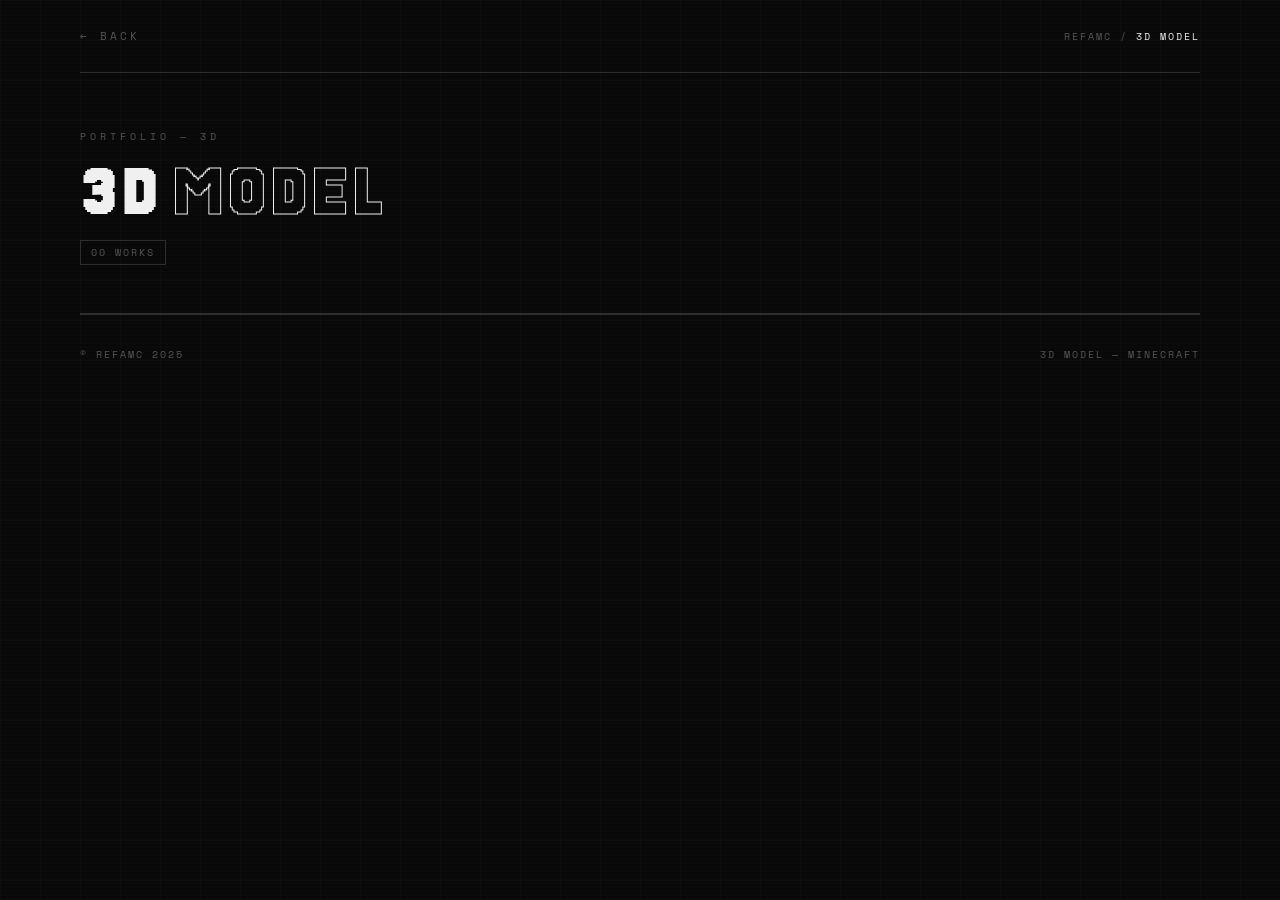
==== model.html @ 559cd51d "Add files via upload" ====
<!DOCTYPE html>
<html lang="id">
<head>
  <meta charset="UTF-8" />
  <title>3D Model — RefaMc</title>
  <link href="https://fonts.googleapis.com/css2?family=Jersey+25&family=Space+Mono:wght@400;700&display=swap" rel="stylesheet">
  <link rel="icon" type="image/png" href="asset/logo.png">
  <style>
    :root {
      --bg: #0a0a0a;
      --fg: #f0f0f0;
      --mid: #1a1a1a;
      --border: #2e2e2e;
      --dim: #555;
    }

    * { margin: 0; padding: 0; box-sizing: border-box; }

    body {
      background-color: var(--bg);
      color: var(--fg);
      font-family: 'Space Mono', monospace;
      min-height: 100vh;
      position: relative;
    }

    body::before {
      content: '';
      position: fixed; inset: 0;
      background-image:
        linear-gradient(rgba(255,255,255,0.025) 1px, transparent 1px),
        linear-gradient(90deg, rgba(255,255,255,0.025) 1px, transparent 1px);
      background-size: 40px 40px;
      pointer-events: none; z-index: 0;
    }

    body::after {
      content: '';
      position: fixed; inset: 0;
      background: repeating-linear-gradient(
        0deg, transparent, transparent 2px,
        rgba(0,0,0,0.18) 2px, rgba(0,0,0,0.18) 4px
      );
      pointer-events: none; z-index: 1;
    }

    .page-wrapper {
      position: relative; z-index: 2;
      max-width: 1200px;
      margin: 0 auto;
      padding: 0 40px 60px;
    }

    .site-header {
      display: flex;
      align-items: center;
      justify-content: space-between;
      padding: 28px 0;
      border-bottom: 1px solid var(--border);
      margin-bottom: 56px;
    }

    .back-link {
      font-size: 11px; letter-spacing: 3px;
      text-transform: uppercase;
      color: var(--dim); text-decoration: none;
      transition: color 0.2s;
    }
    .back-link:hover { color: var(--fg); }

    .breadcrumb {
      font-size: 10px; letter-spacing: 2px;
      color: var(--dim); text-transform: uppercase;
    }
    .breadcrumb span { color: var(--fg); }

    .title-block {
      margin-bottom: 48px;
      animation: fadeUp 0.5s ease both;
    }

    .title-label {
      font-size: 10px; letter-spacing: 4px;
      color: var(--dim); text-transform: uppercase;
      margin-bottom: 12px;
    }

    h1 {
      font-family: 'Jersey 25', cursive;
      font-size: clamp(40px, 6vw, 72px);
      letter-spacing: 6px; line-height: 1;
    }

    h1 .outline {
      -webkit-text-stroke: 1px var(--fg);
      color: transparent;
      margin-left: 10px;
    }

    .count-badge {
      display: inline-block;
      font-size: 10px; letter-spacing: 2px;
      color: var(--dim); margin-top: 12px;
      padding: 4px 10px;
      border: 1px solid var(--border);
    }

    .gallery {
      display: grid;
      grid-template-columns: repeat(auto-fill, minmax(280px, 1fr));
      gap: 1px;
      background: var(--border);
      border: 1px solid var(--border);
      animation: fadeUp 0.5s 0.1s ease both;
    }

    .item {
      position: relative;
      background: var(--bg);
      overflow: hidden;
      aspect-ratio: 1 / 1;
      cursor: zoom-in;
    }

    .item img {
      width: 100%; height: 100%;
      object-fit: cover; display: block;
      filter: grayscale(15%);
      transition: filter 0.3s, transform 0.4s cubic-bezier(0.4,0,0.2,1);
    }

    .item:hover img {
      filter: grayscale(0%);
      transform: scale(1.06);
    }

    .item-overlay {
      position: absolute; inset: 0;
      background: linear-gradient(to top, rgba(0,0,0,0.7) 0%, transparent 55%);
      opacity: 0; transition: opacity 0.3s;
      display: flex; align-items: flex-end;
      padding: 14px 16px;
    }

    .item:hover .item-overlay { opacity: 1; }

    .item-num {
      font-size: 10px; letter-spacing: 3px;
      color: rgba(255,255,255,0.6);
    }

    .item::before {
      content: attr(data-index);
      position: absolute; top: 10px; left: 12px;
      font-size: 10px; letter-spacing: 2px;
      color: rgba(255,255,255,0.25);
      z-index: 2; font-family: 'Space Mono', monospace;
    }

    /* Lightbox */
    .lightbox {
      position: fixed; inset: 0;
      background: rgba(0,0,0,0.92);
      display: flex; align-items: center; justify-content: center;
      opacity: 0; pointer-events: none;
      transition: opacity 0.25s; z-index: 999;
    }

    .lightbox.show { opacity: 1; pointer-events: auto; }

    .lb-img-wrap {
      position: relative;
      display: flex; align-items: center; justify-content: center;
    }

    .lightbox img {
      max-width: 85vw; max-height: 85vh;
      display: block; border: 1px solid var(--border);
    }

    .lb-counter {
      position: absolute; bottom: -28px;
      left: 0; right: 0; text-align: center;
      font-size: 10px; letter-spacing: 3px; color: var(--dim);
    }

    .lb-close {
      position: absolute; top: 24px; right: 28px;
      background: none; border: none;
      color: var(--dim); font-size: 20px;
      cursor: pointer; transition: color 0.2s;
    }
    .lb-close:hover { color: var(--fg); }

    .lb-nav {
      position: absolute; background: none; border: none;
      color: var(--dim); font-size: 28px;
      cursor: pointer; padding: 20px;
      transition: color 0.2s; user-select: none;
    }
    .lb-nav:hover { color: var(--fg); }
    .lb-nav.prev { left: 4%; }
    .lb-nav.next { right: 4%; }

    .page-footer {
      margin-top: 32px;
      display: flex; justify-content: space-between;
      font-size: 10px; color: var(--dim); letter-spacing: 2px;
    }

    @keyframes fadeUp {
      from { opacity: 0; transform: translateY(16px); }
      to   { opacity: 1; transform: translateY(0); }
    }

    @media (max-width: 640px) {
      .page-wrapper { padding: 0 20px 40px; }
      .gallery { grid-template-columns: repeat(2, 1fr); }
      .lb-nav.prev { left: 1%; }
      .lb-nav.next { right: 1%; }
    }
  </style>
</head>
<body>

  <!-- LIGHTBOX -->
  <div class="lightbox" id="lightbox">
    <button class="lb-close" id="lbClose">✕</button>
    <button class="lb-nav prev" id="lbPrev">&#8592;</button>
    <div class="lb-img-wrap">
      <img id="lbImg" src="" alt="">
      <div class="lb-counter" id="lbCounter"></div>
    </div>
    <button class="lb-nav next" id="lbNext">&#8594;</button>
  </div>

  <div class="page-wrapper">

    <header class="site-header">
      <a href="index.html" class="back-link">← Back</a>
      <span class="breadcrumb">RefaMc / <span>3D Model</span></span>
    </header>

    <div class="title-block">
      <div class="title-label">Portfolio — 3D</div>
      <h1>3D<span class="outline">MODEL</span></h1>
      <div class="count-badge" id="countBadge">— WORKS</div>
    </div>

    <div class="gallery" id="gallery"></div>

    <div class="page-footer">
      <span>© REFAMC 2025</span>
      <span>3D MODEL — MINECRAFT</span>
    </div>

  </div>

  <script>
    // Gambar dari folder asset_model/, nama file bebas (png/jpg/jpeg/webp)
    // Coba load model_v1 sampai model_v100, yang tidak ada otomatis disembunyikan
    const IMAGES = [];
    for (let i = 1; i <= 100; i++) {
      IMAGES.push(`asset_model/porto_v${i}.png`);
    }

    const gallery    = document.getElementById('gallery');
    const countBadge = document.getElementById('countBadge');

    IMAGES.forEach((src, i) => {
      const item = document.createElement('div');
      item.className = 'item';
      item.dataset.index = String(i + 1).padStart(2, '0');
      item.innerHTML = `
        <img src="${src}" alt="Model ${i+1}" loading="lazy"
             onerror="this.closest('.item').remove(); checkCount();">
        <div class="item-overlay">
          <span class="item-num">${String(i+1).padStart(2,'0')} / 3D MODEL</span>
        </div>`;
      gallery.appendChild(item);
    });

    function checkCount() {
      const visible = gallery.querySelectorAll('.item').length;
      countBadge.textContent = `${String(visible).padStart(2,'0')} WORKS`;
    }

    // Update count setelah semua gambar dicoba load
    let pending = IMAGES.length;
    gallery.querySelectorAll('img').forEach(img => {
      img.addEventListener('load',  () => { pending--; if (pending <= 0) checkCount(); });
      img.addEventListener('error', () => { pending--; if (pending <= 0) checkCount(); });
    });

    // Lightbox
    const lightbox = document.getElementById('lightbox');
    const lbImg    = document.getElementById('lbImg');
    const lbCounter= document.getElementById('lbCounter');
    const lbClose  = document.getElementById('lbClose');
    const lbPrev   = document.getElementById('lbPrev');
    const lbNext   = document.getElementById('lbNext');
    let current = 0;

    function getItems() {
      return Array.from(gallery.querySelectorAll('.item'));
    }

    function showLb() {
      const items = getItems();
      lbImg.src = items[current].querySelector('img').src;
      lbCounter.textContent = `${String(current+1).padStart(2,'0')} / ${String(items.length).padStart(2,'0')}`;
    }

    gallery.addEventListener('click', e => {
      const item = e.target.closest('.item');
      if (!item) return;
      current = getItems().indexOf(item);
      showLb();
      lightbox.classList.add('show');
    });

    lbClose.addEventListener('click', () => lightbox.classList.remove('show'));
    lightbox.addEventListener('click', e => {
      if (e.target === lightbox) lightbox.classList.remove('show');
    });
    lbPrev.addEventListener('click', e => {
      e.stopPropagation();
      current = (current - 1 + getItems().length) % getItems().length;
      showLb();
    });
    lbNext.addEventListener('click', e => {
      e.stopPropagation();
      current = (current + 1) % getItems().length;
      showLb();
    });
    document.addEventListener('keydown', e => {
      if (!lightbox.classList.contains('show')) return;
      if (e.key === 'ArrowRight') { current = (current+1) % getItems().length; showLb(); }
      if (e.key === 'ArrowLeft')  { current = (current-1+getItems().length) % getItems().length; showLb(); }
      if (e.key === 'Escape')     lightbox.classList.remove('show');
    });
  </script>

</body>
</html>
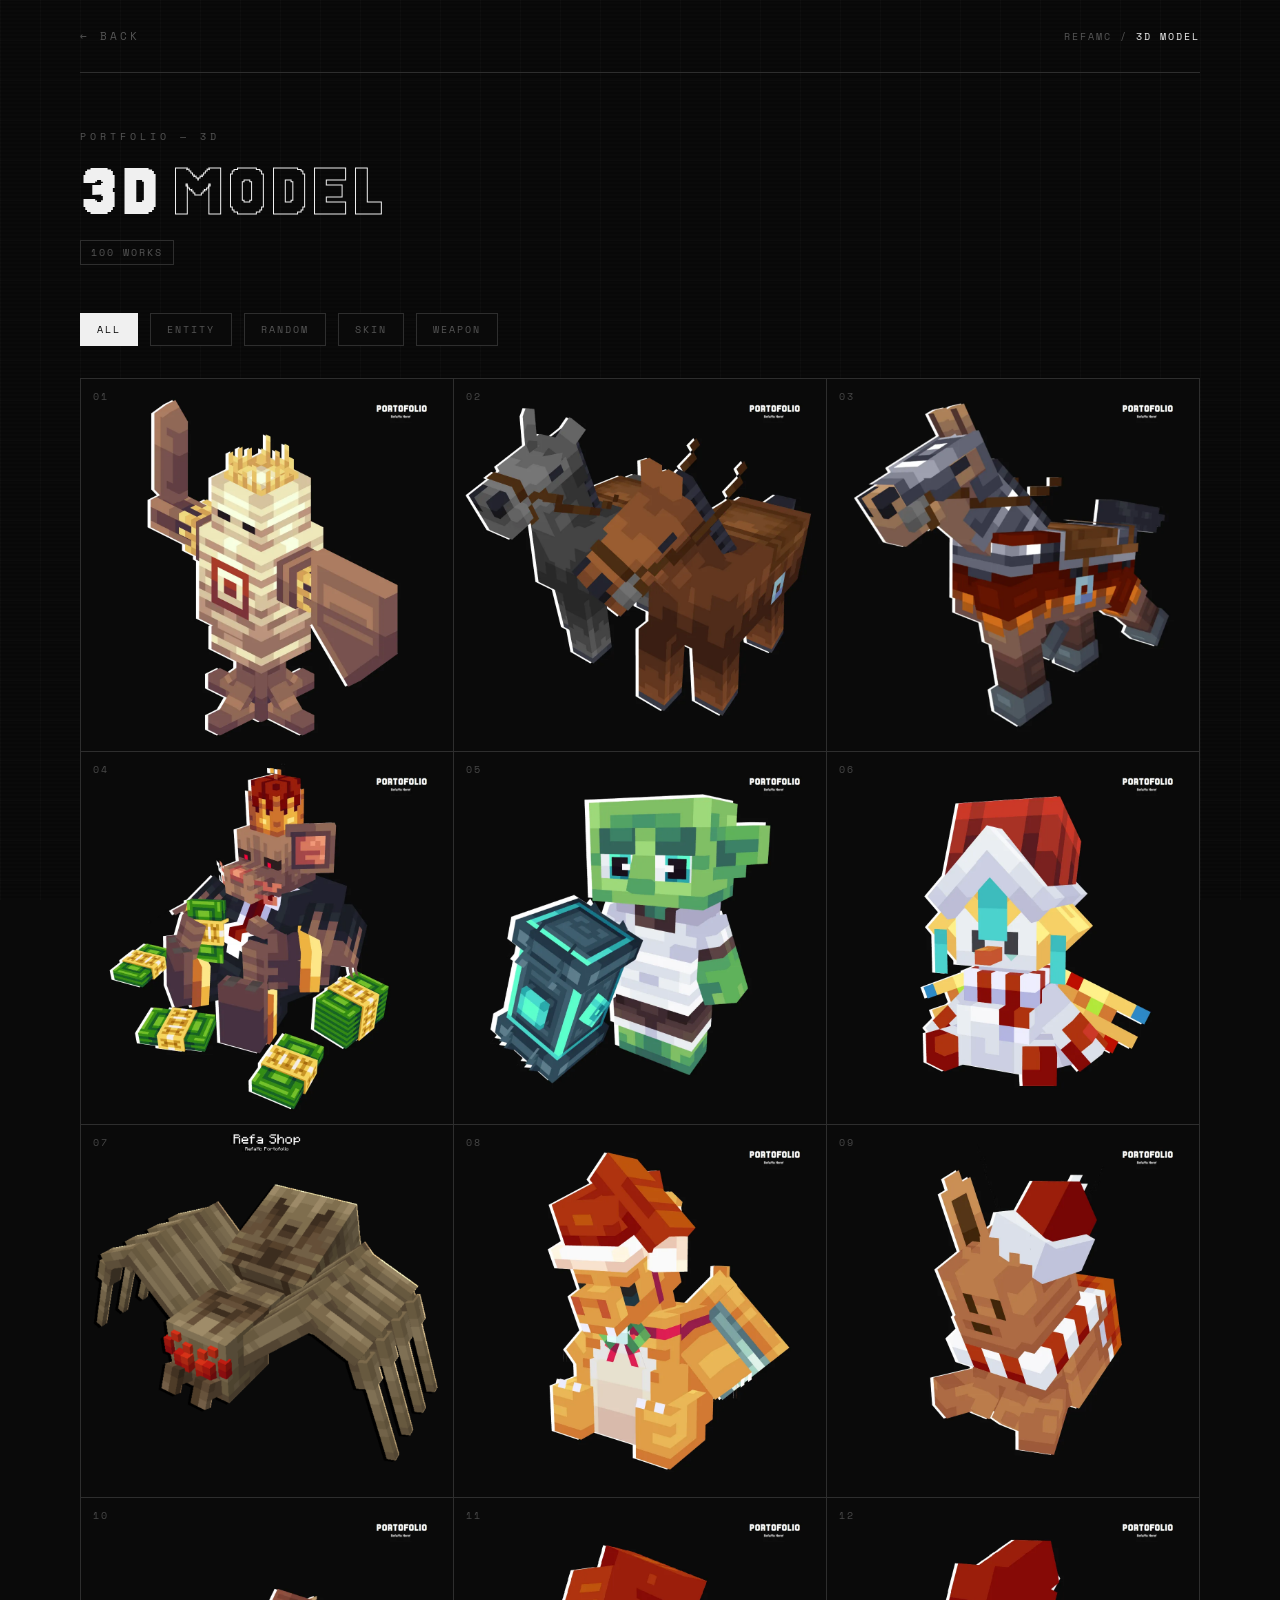
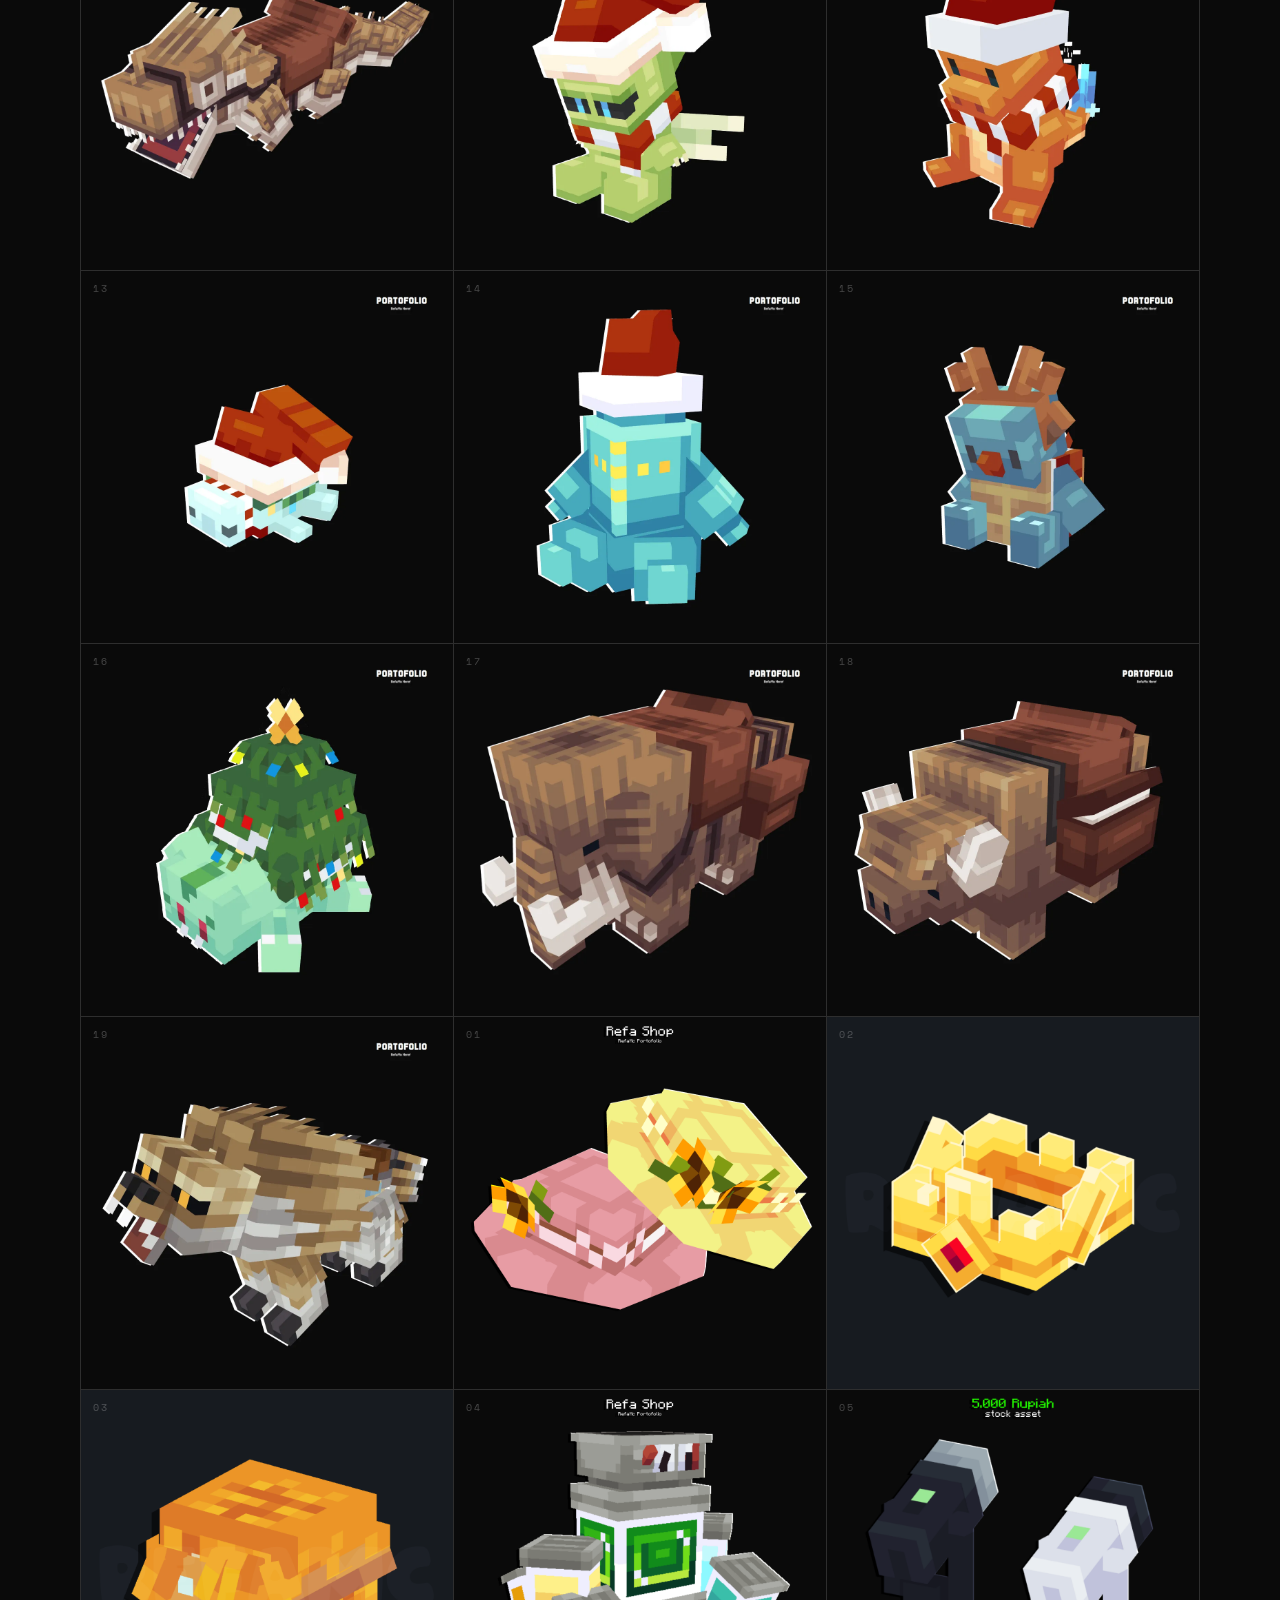
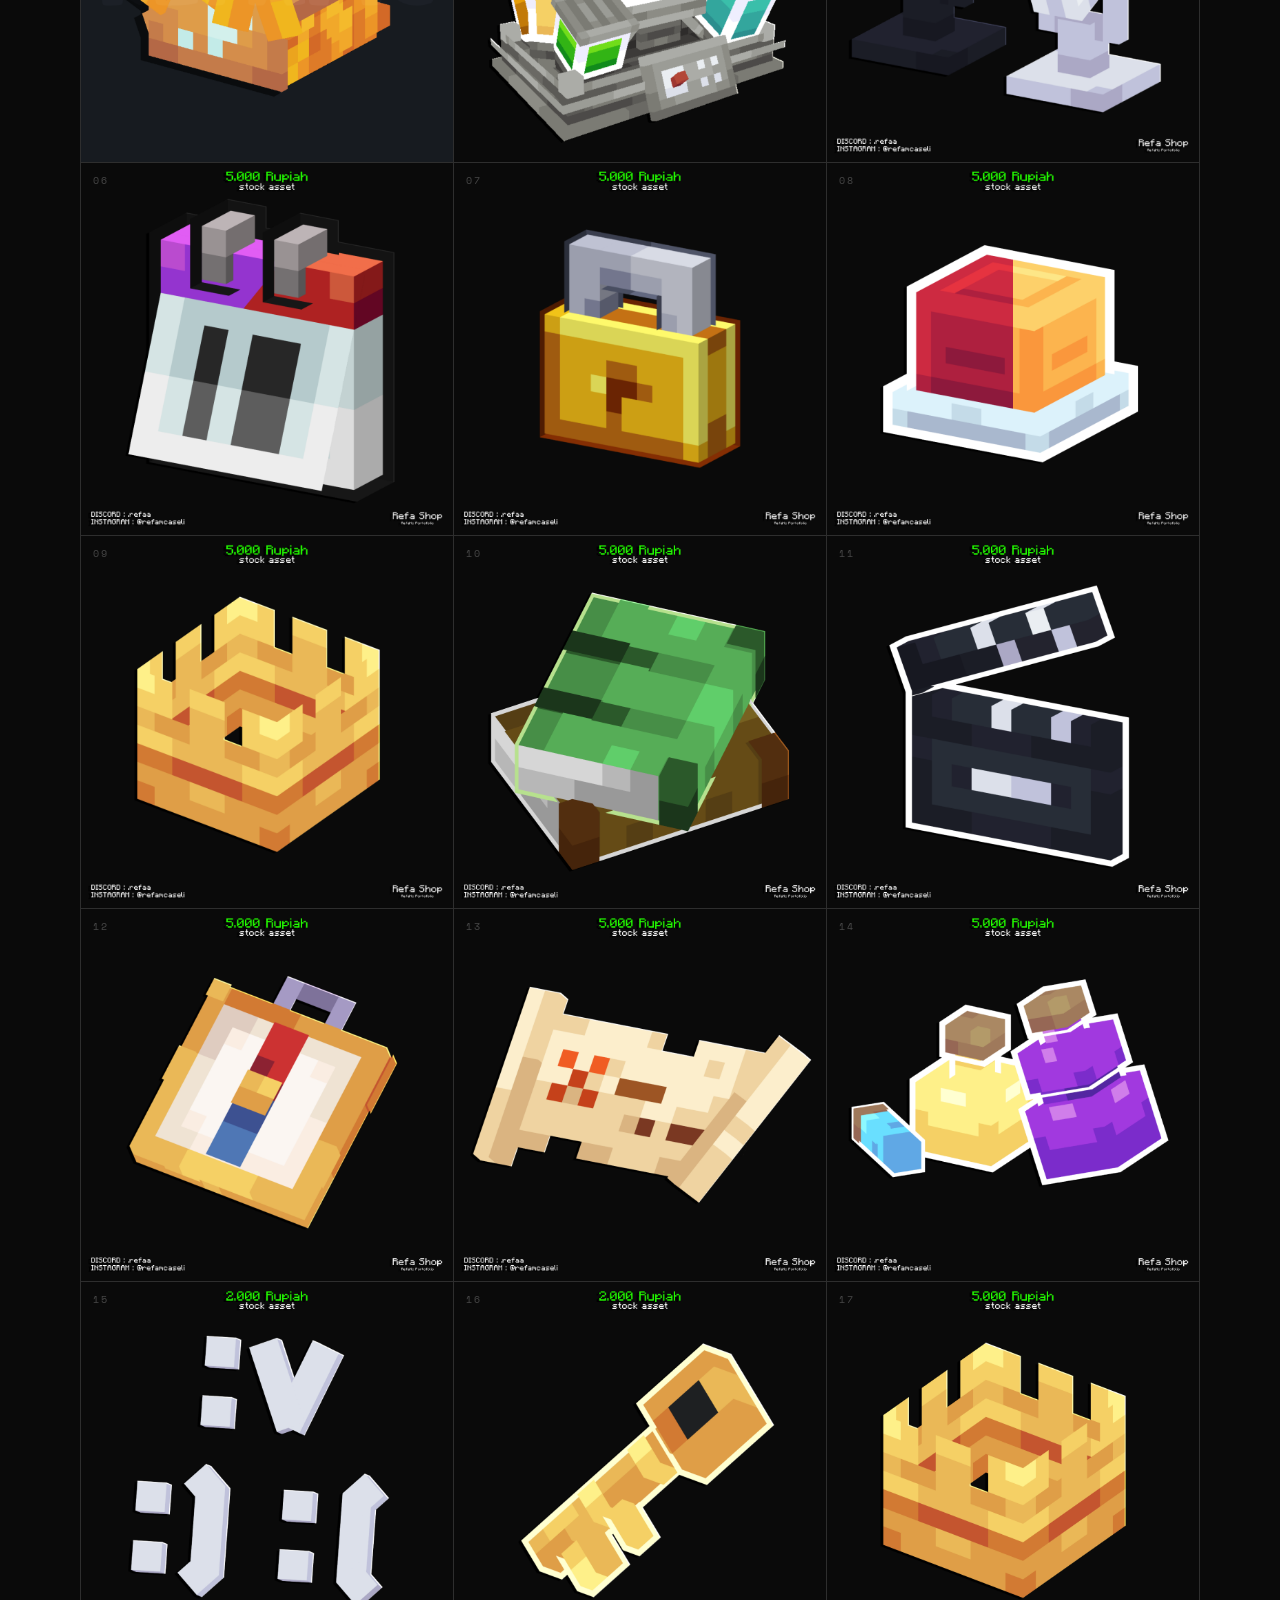
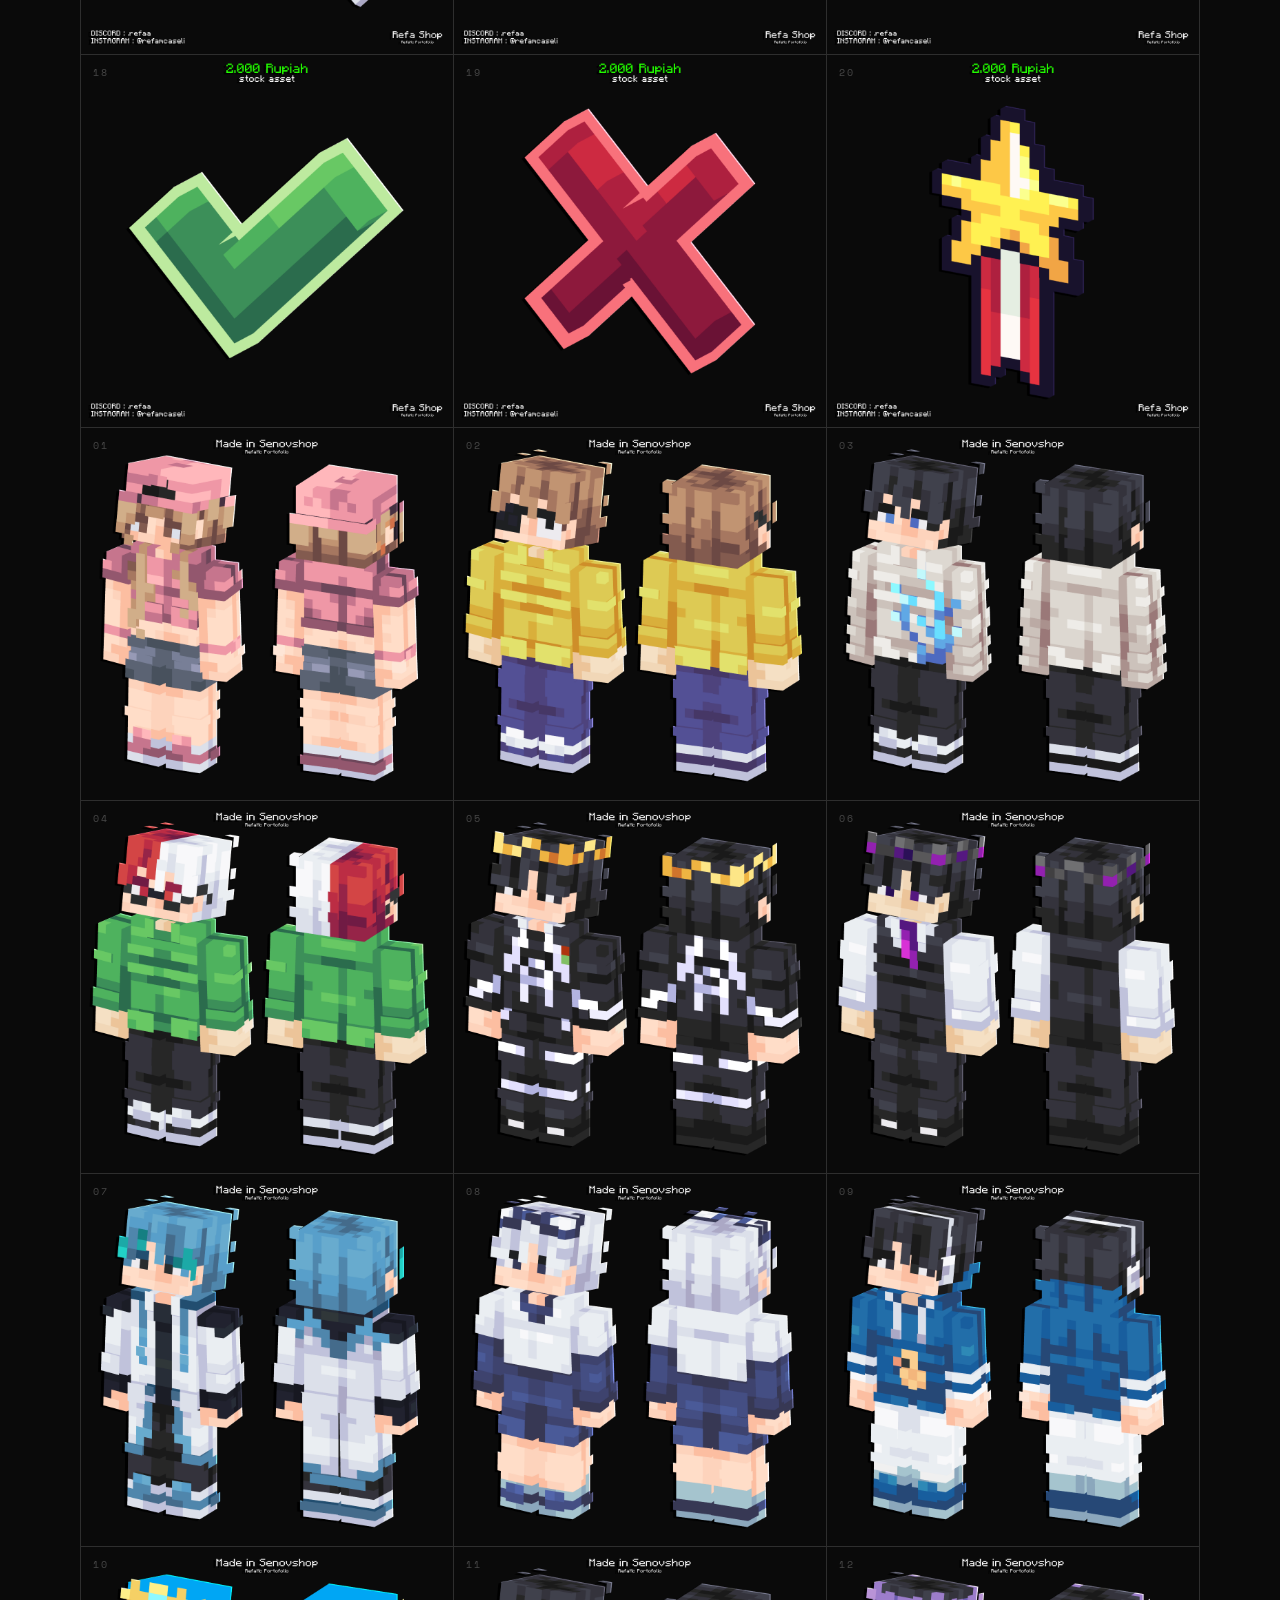
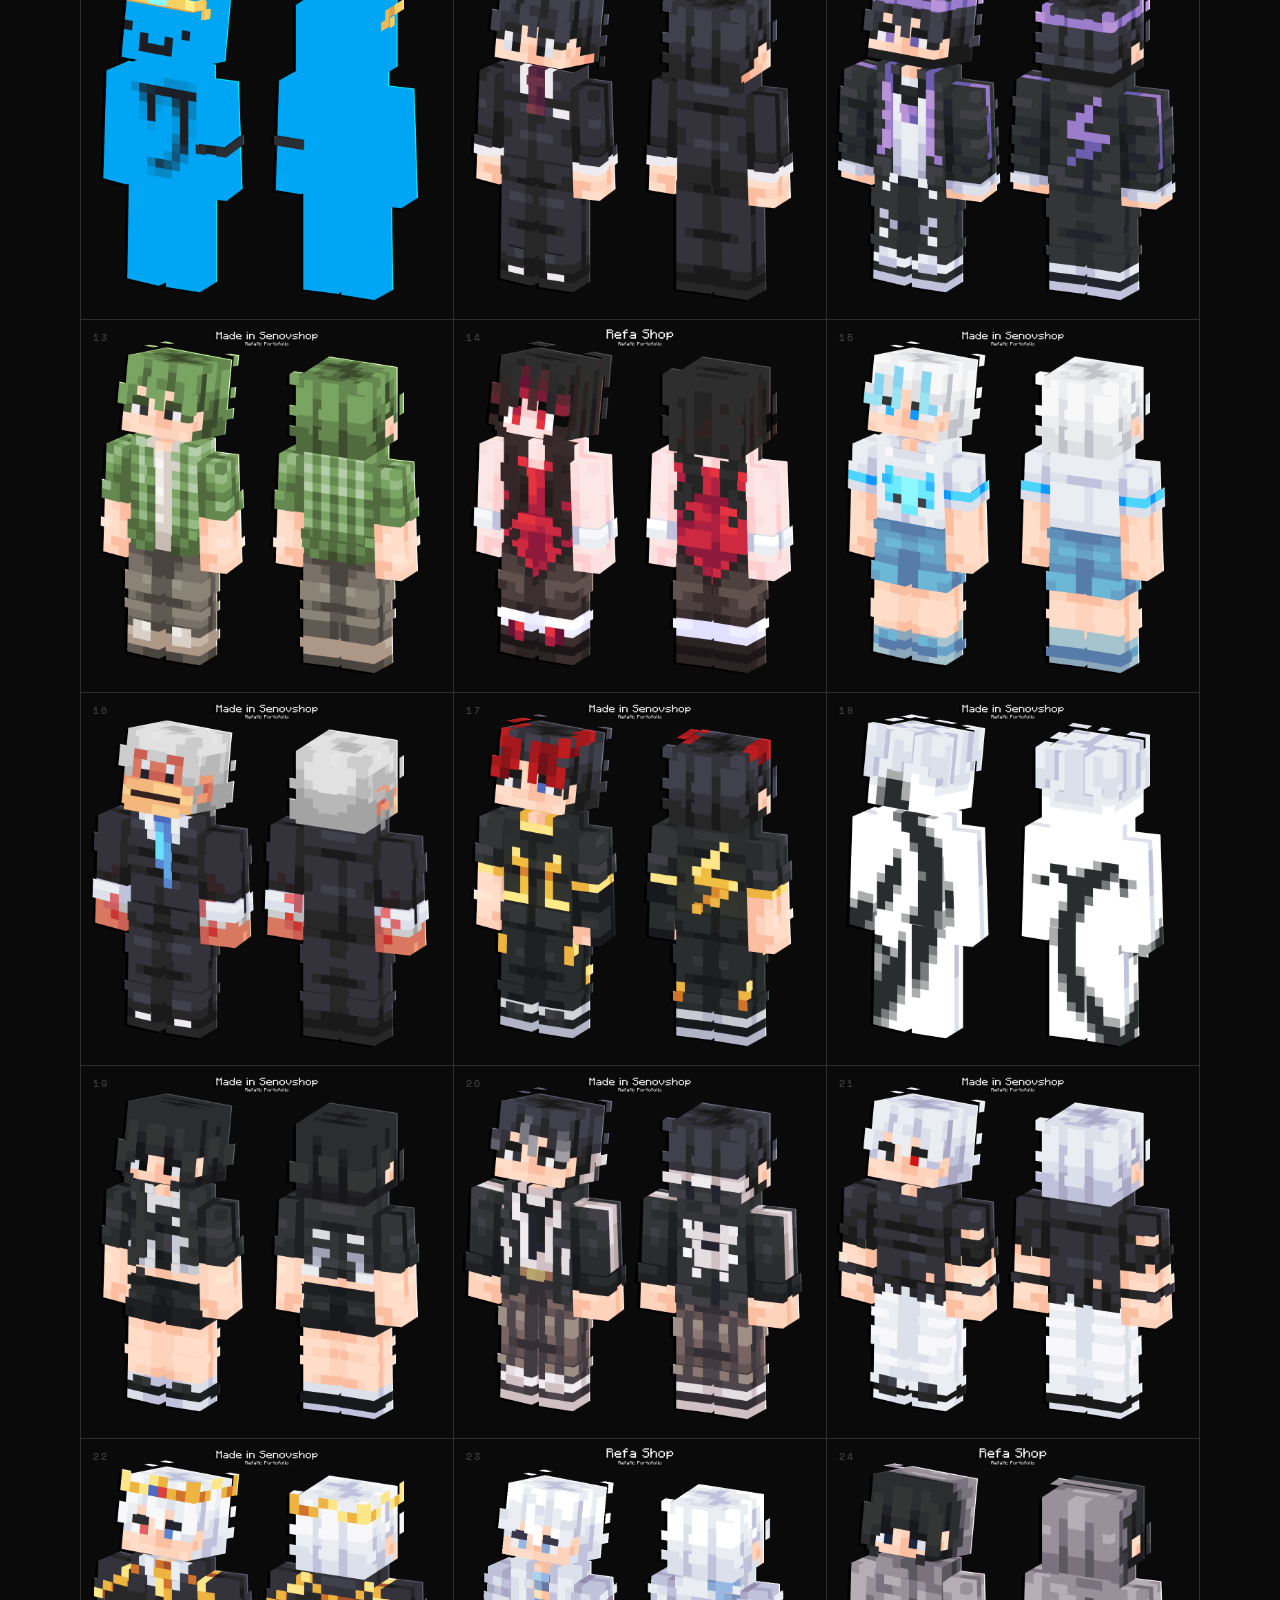
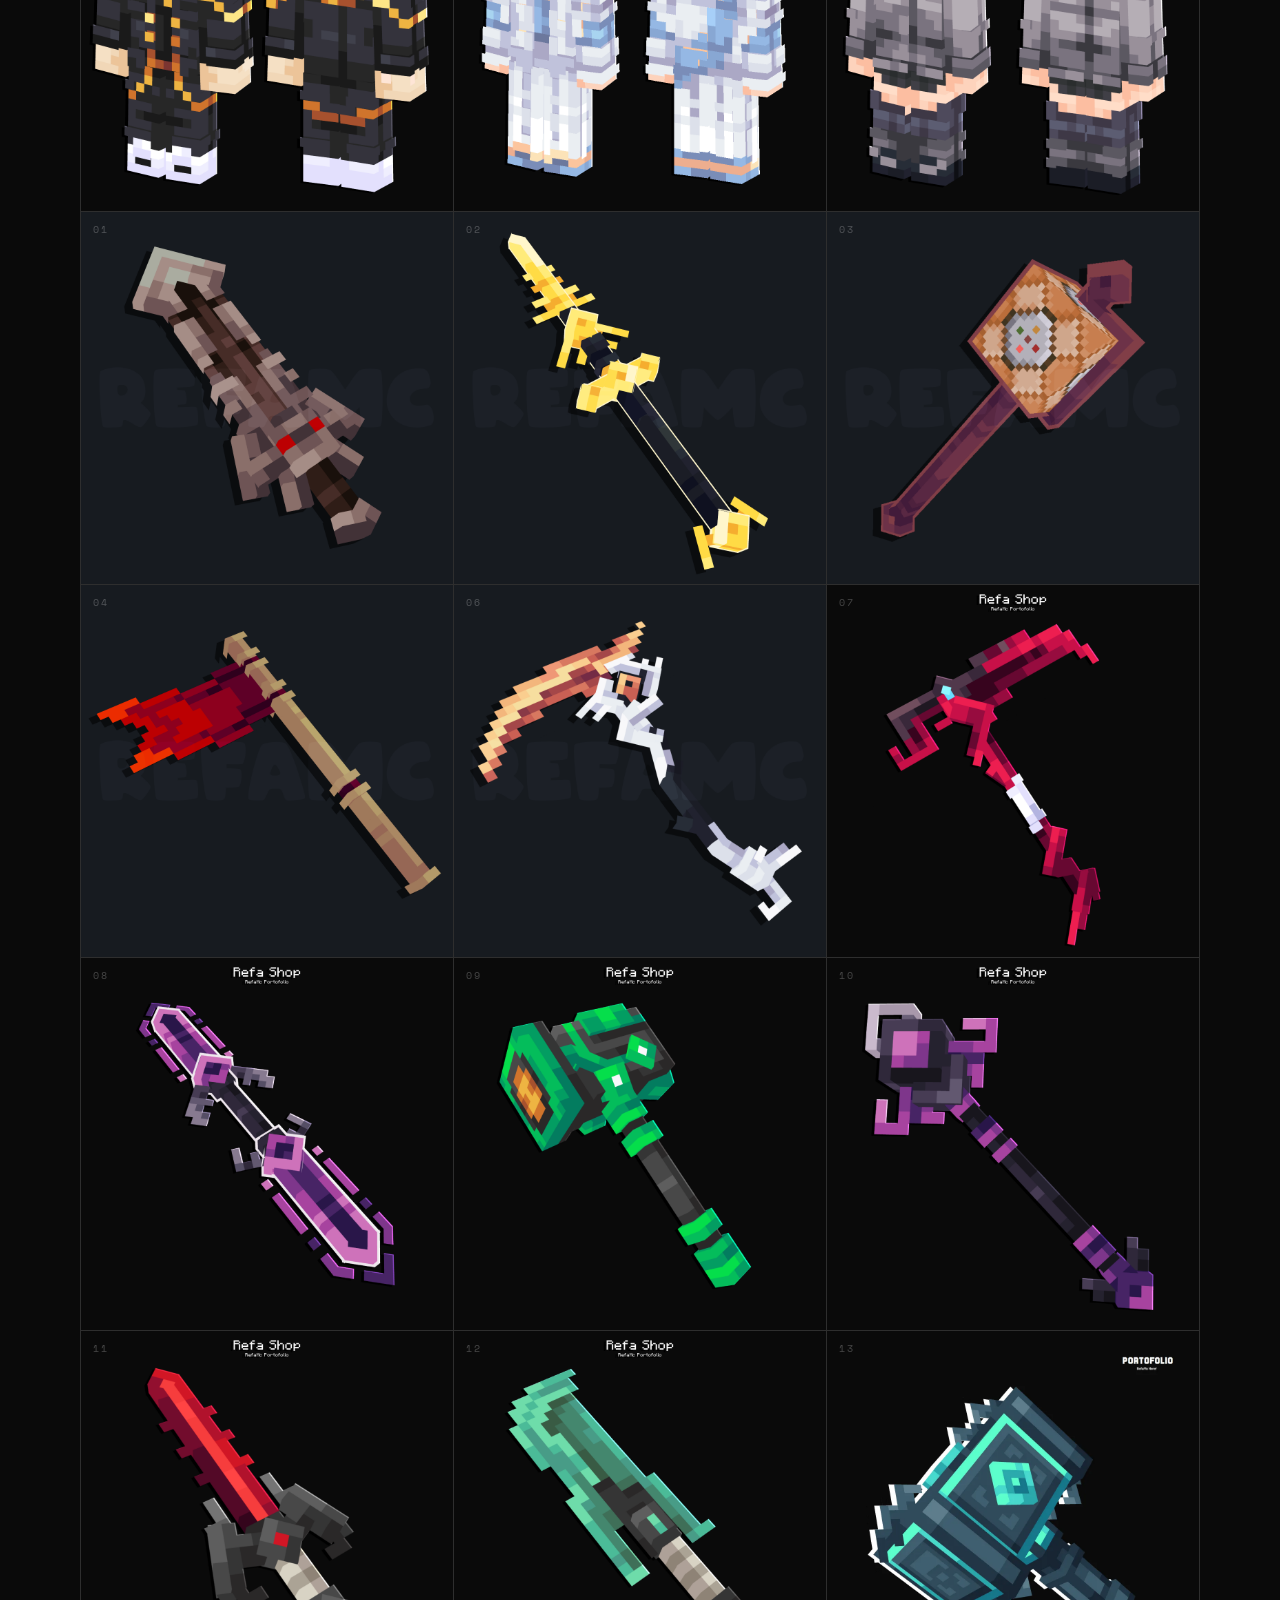
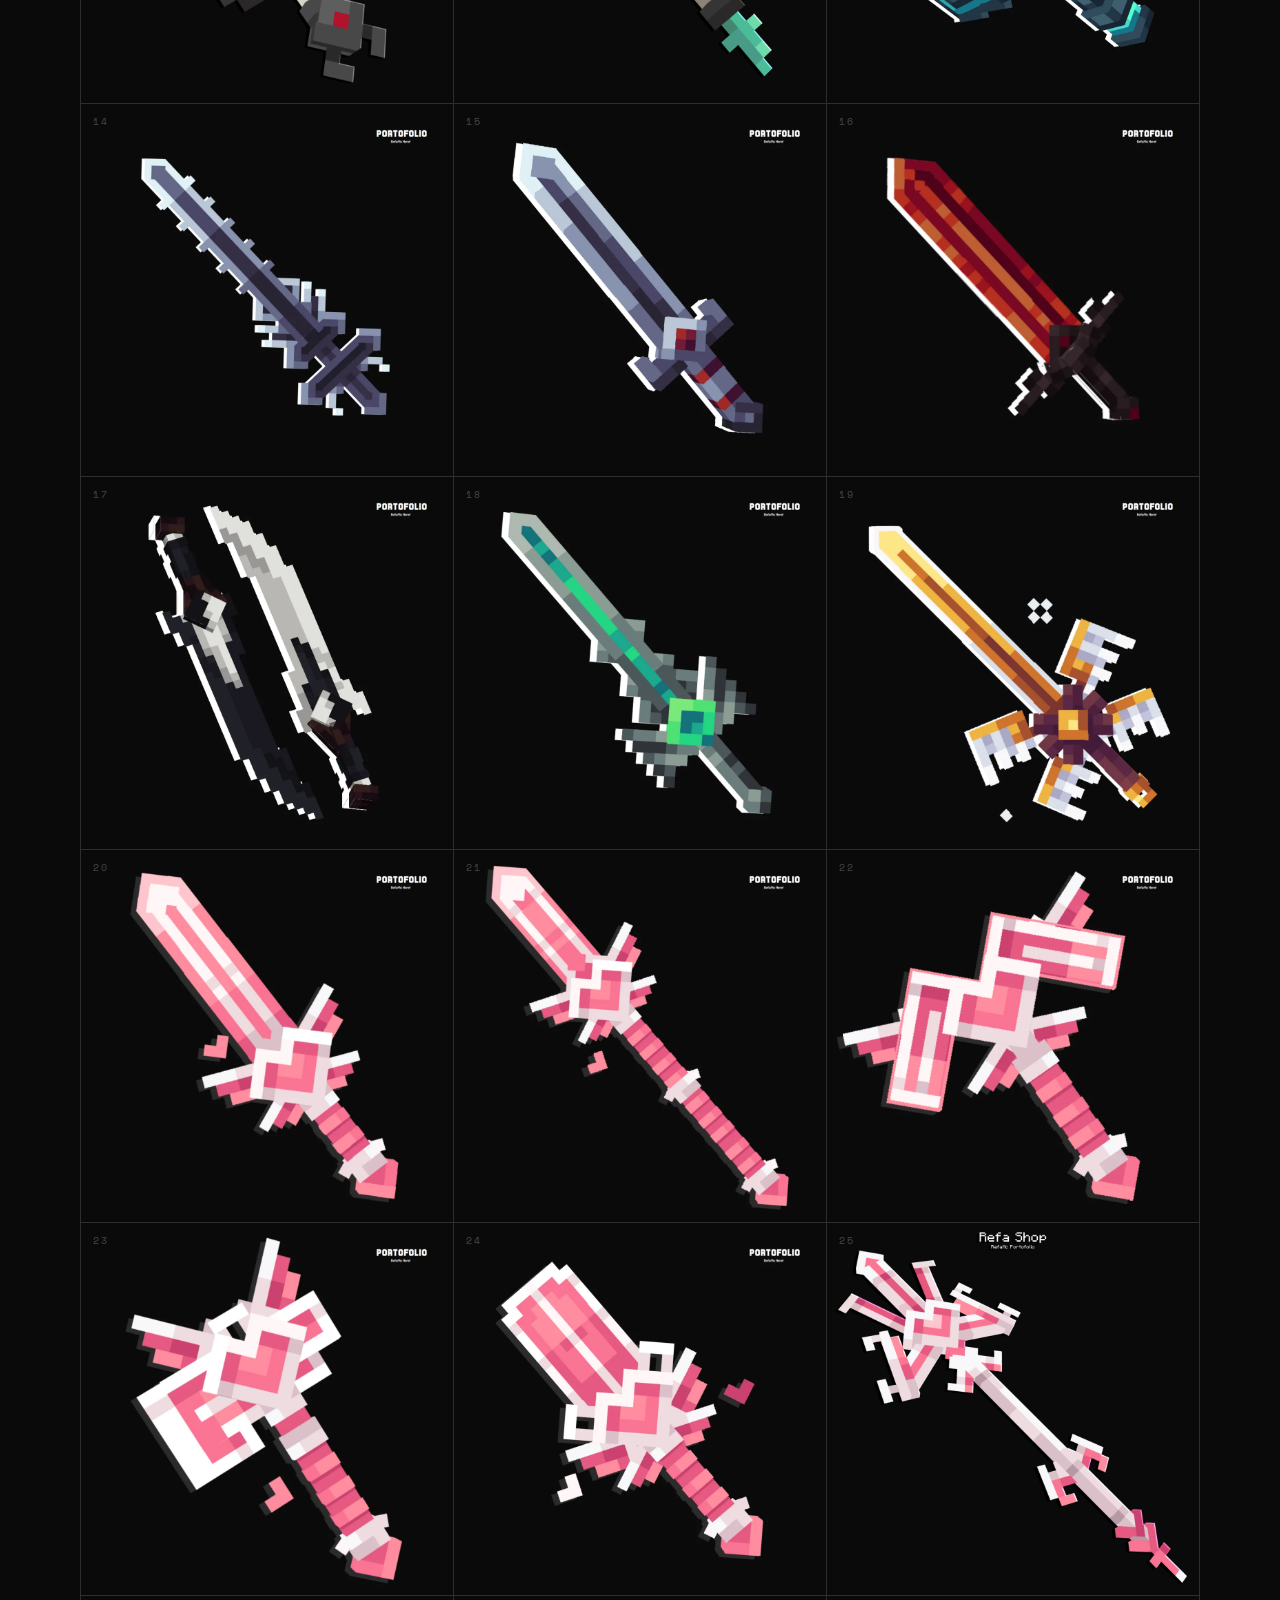
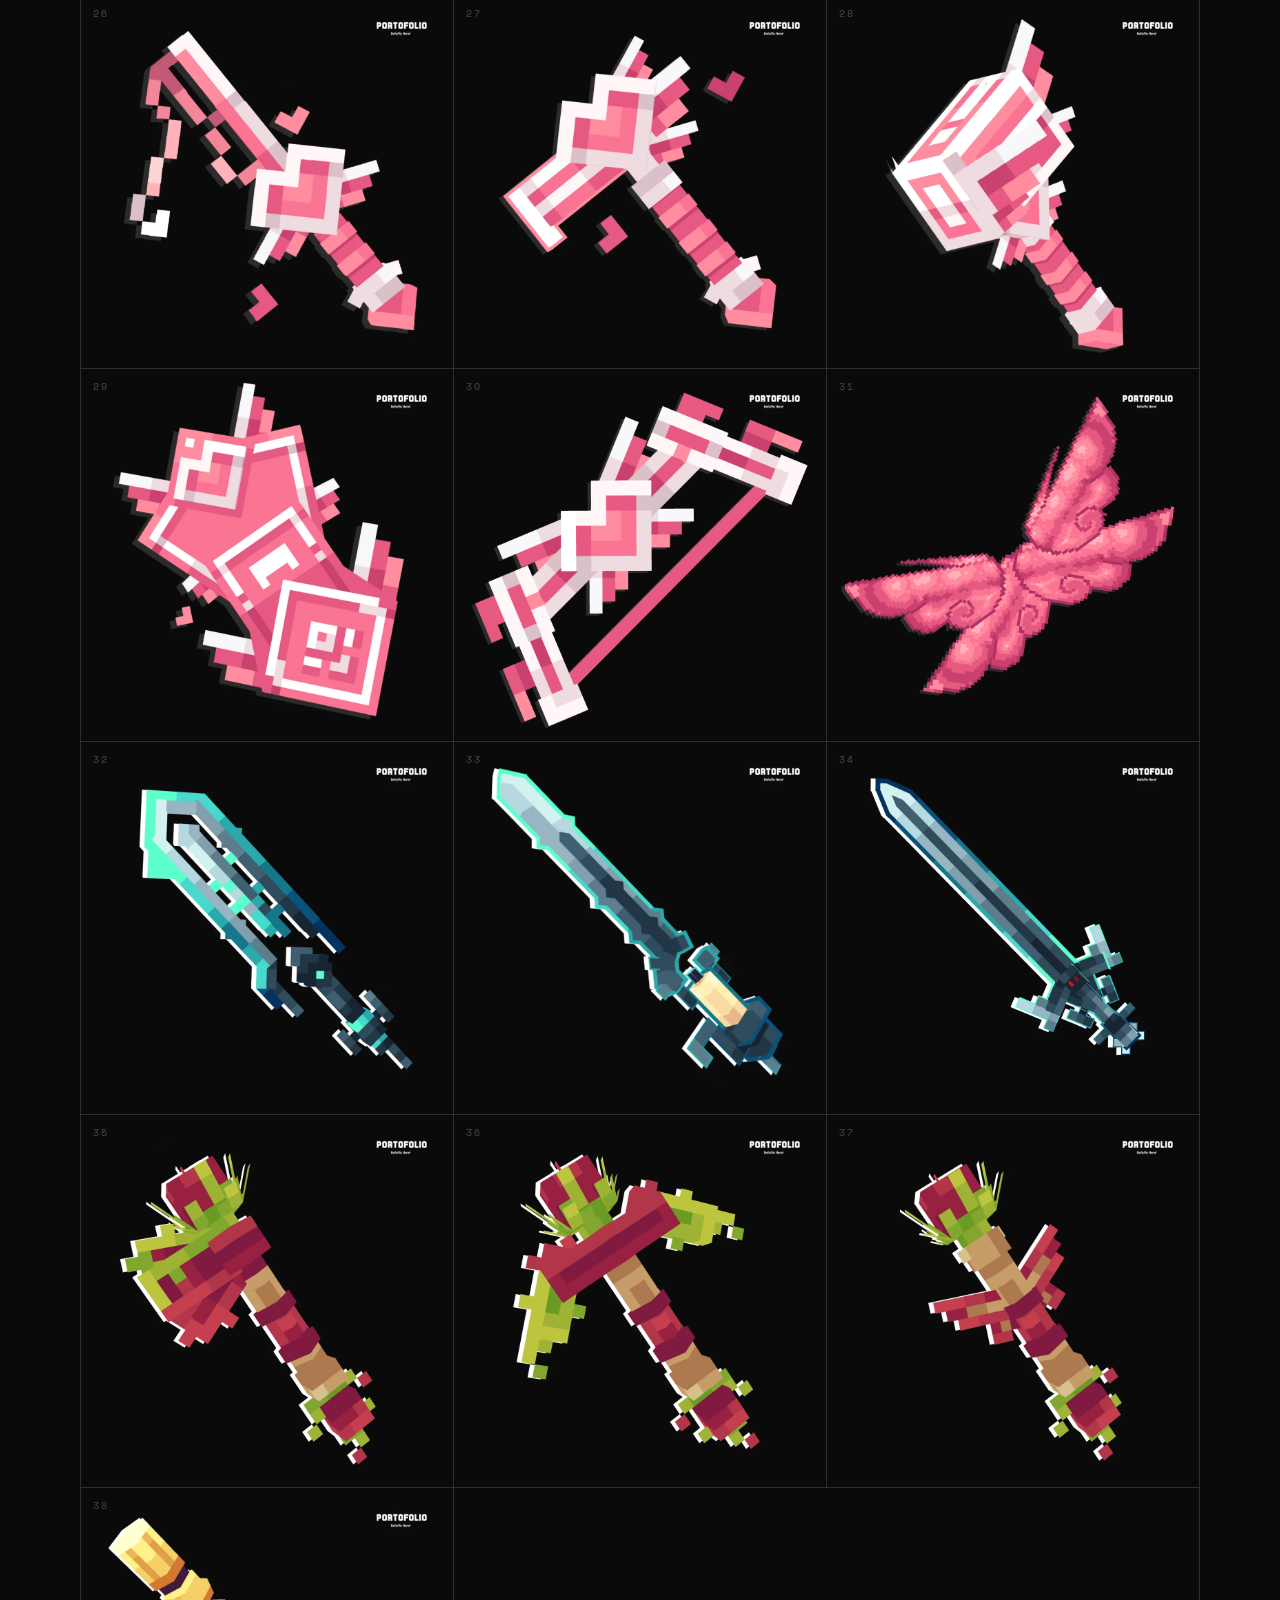
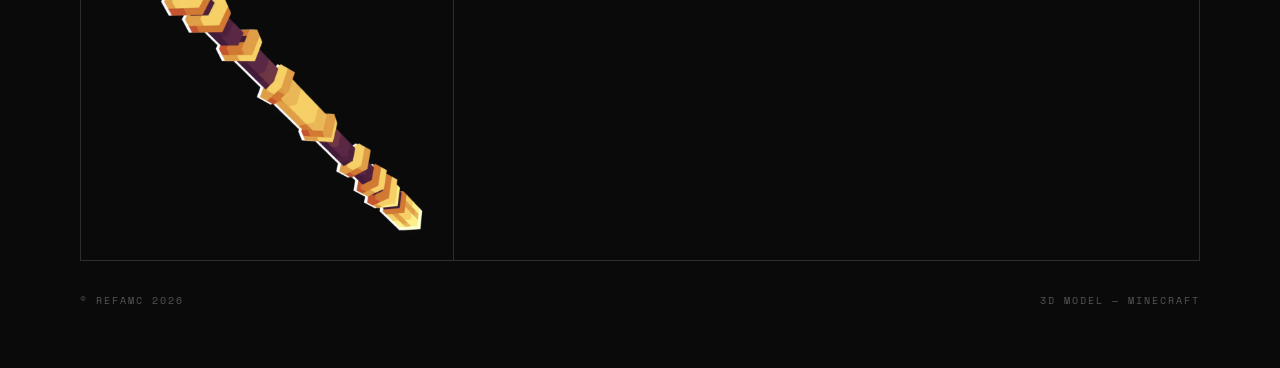
==== commit 685329cd: "Update model.html" ====
--- a/model.html
+++ b/model.html
@@ -4,7 +4,7 @@
   <meta charset="UTF-8" />
   <title>3D Model — RefaMc</title>
   <link href="https://fonts.googleapis.com/css2?family=Jersey+25&family=Space+Mono:wght@400;700&display=swap" rel="stylesheet">
-  <link rel="icon" type="image/png" href="asset/logo.png">
+  <link rel="icon" type="image/webp" href="asset_model/logo.webp">
   <style>
     :root {
       --bg: #0a0a0a;
@@ -105,11 +105,39 @@
       border: 1px solid var(--border);
     }
 
+    /* ── FILTER BAR ── */
+    .filter-bar {
+      display: flex;
+      gap: 12px;
+      margin-bottom: 32px;
+      flex-wrap: wrap;
+      animation: fadeUp 0.5s 0.05s ease both;
+    }
+
+    .filter-btn {
+      background: var(--bg);
+      border: 1px solid var(--border);
+      color: var(--dim);
+      padding: 8px 16px;
+      font-family: 'Space Mono', monospace;
+      font-size: 10px;
+      letter-spacing: 2px;
+      text-transform: uppercase;
+      cursor: pointer;
+      transition: all 0.2s ease;
+    }
+
+    .filter-btn:hover, .filter-btn.active {
+      color: var(--bg);
+      background: var(--fg);
+      border-color: var(--fg);
+    }
+
     .gallery {
       display: grid;
       grid-template-columns: repeat(auto-fill, minmax(280px, 1fr));
       gap: 1px;
-      background: var(--border);
+      background: transparent; /* <-- Ubah baris ini */
       border: 1px solid var(--border);
       animation: fadeUp 0.5s 0.1s ease both;
     }
@@ -120,12 +148,13 @@
       overflow: hidden;
       aspect-ratio: 1 / 1;
       cursor: zoom-in;
+      outline: 1px solid var(--border);
     }
 
     .item img {
       width: 100%; height: 100%;
       object-fit: cover; display: block;
-      filter: grayscale(15%);
+      filter: grayscale(0%);
       transition: filter 0.3s, transform 0.4s cubic-bezier(0.4,0,0.2,1);
     }
 
@@ -247,52 +276,96 @@
       <div class="count-badge" id="countBadge">— WORKS</div>
     </div>
 
+    <!-- FILTER BAR -->
+    <div class="filter-bar" id="filterBar">
+      <button class="filter-btn active" data-cat="all">ALL</button>
+      <button class="filter-btn" data-cat="entity">ENTITY</button>
+      <button class="filter-btn" data-cat="random">RANDOM</button>
+      <button class="filter-btn" data-cat="skin">SKIN</button>
+      <button class="filter-btn" data-cat="weapon">WEAPON</button>
+    </div>
+
     <div class="gallery" id="gallery"></div>
 
     <div class="page-footer">
-      <span>© REFAMC 2025</span>
+      <span>© REFAMC 2026</span>
       <span>3D MODEL — MINECRAFT</span>
     </div>
 
   </div>
 
   <script>
-    // Gambar dari folder asset_model/, nama file bebas (png/jpg/jpeg/webp)
-    // Coba load model_v1 sampai model_v100, yang tidak ada otomatis disembunyikan
-    const IMAGES = [];
-    for (let i = 1; i <= 100; i++) {
-      IMAGES.push(`asset_model/porto_v${i}.png`);
-    }
-
-    const gallery    = document.getElementById('gallery');
+    const categories = ['entity', 'random', 'skin', 'weapon'];
+    const MAX_COUNT = 200; // Coba load sampai v200 tiap kategori
+    
+    const gallery = document.getElementById('gallery');
     const countBadge = document.getElementById('countBadge');
-
-    IMAGES.forEach((src, i) => {
-      const item = document.createElement('div');
-      item.className = 'item';
-      item.dataset.index = String(i + 1).padStart(2, '0');
-      item.innerHTML = `
-        <img src="${src}" alt="Model ${i+1}" loading="lazy"
-             onerror="this.closest('.item').remove(); checkCount();">
-        <div class="item-overlay">
-          <span class="item-num">${String(i+1).padStart(2,'0')} / 3D MODEL</span>
-        </div>`;
-      gallery.appendChild(item);
-    });
-
-    function checkCount() {
-      const visible = gallery.querySelectorAll('.item').length;
-      countBadge.textContent = `${String(visible).padStart(2,'0')} WORKS`;
-    }
-
-    // Update count setelah semua gambar dicoba load
-    let pending = IMAGES.length;
-    gallery.querySelectorAll('img').forEach(img => {
-      img.addEventListener('load',  () => { pending--; if (pending <= 0) checkCount(); });
-      img.addEventListener('error', () => { pending--; if (pending <= 0) checkCount(); });
-    });
-
-    // Lightbox
+    let currentFilter = 'all';
+
+    // 1. Generate semua kemungkinan file
+    // CATATAN PENTING: loading="lazy" Dihapus agar onerror langsung merespon dengan cepat 
+    // saat website pertama dibuka, sehingga jumlah "WORKS" tidak perlu menunggu user scroll.
+    categories.forEach(cat => {
+      for (let i = 1; i <= MAX_COUNT; i++) {
+        const item = document.createElement('div');
+        item.className = 'item';
+        item.dataset.category = cat;
+        const idxStr = String(i).padStart(2, '0');
+        item.dataset.index = idxStr;
+
+        // FORMAT PATH DIPERBAIKI: asset_model/kategori/kategori_refamc_porto_vX.webp
+        const src = `asset_model/${cat}/${cat}_refamc_porto_v${i}.webp`;
+
+        item.innerHTML = `
+          <img src="${src}" alt="${cat} model ${i}" 
+               onerror="this.closest('.item').remove(); updateGallery();">
+          <div class="item-overlay">
+            <span class="item-num">${idxStr} / ${cat.toUpperCase()}</span>
+          </div>`;
+        gallery.appendChild(item);
+      }
+    });
+
+    // 2. Logika Tombol Filter
+    const filterBtns = document.querySelectorAll('.filter-btn');
+    filterBtns.forEach(btn => {
+      btn.addEventListener('click', () => {
+        // Ubah style tombol aktif
+        filterBtns.forEach(b => b.classList.remove('active'));
+        btn.classList.add('active');
+        
+        // Update filter dan jalankan fungsi
+        currentFilter = btn.dataset.cat;
+        updateGallery();
+      });
+    });
+
+    // 3. Fungsi untuk Update Tampilan & Hitung Jumlah Works
+    function updateGallery() {
+      let visibleCount = 0;
+      // Ambil item yang MASIH ADA (yang tidak kena remove oleh onerror)
+      const items = gallery.querySelectorAll('.item'); 
+
+      items.forEach(item => {
+        // Cek apakah item sesuai dengan kategori yang dipilih
+        if (currentFilter === 'all' || item.dataset.category === currentFilter) {
+          item.style.display = 'block';
+          visibleCount++;
+        } else {
+          item.style.display = 'none';
+        }
+      });
+
+      // Update tulisan badge jumlah works
+      countBadge.textContent = `${String(visibleCount).padStart(2, '0')} WORKS`;
+    }
+
+    // Hitung pertama kali
+    updateGallery();
+
+    // ==========================================
+    // LIGHTBOX LOGIC
+    // ==========================================
     const lightbox = document.getElementById('lightbox');
     const lbImg    = document.getElementById('lbImg');
     const lbCounter= document.getElementById('lbCounter');
@@ -301,12 +374,14 @@
     const lbNext   = document.getElementById('lbNext');
     let current = 0;
 
-    function getItems() {
-      return Array.from(gallery.querySelectorAll('.item'));
+    // Hanya ambil item yang sedang TAMPIL (display !== 'none')
+    function getVisibleItems() {
+      return Array.from(gallery.querySelectorAll('.item')).filter(item => item.style.display !== 'none');
     }
 
     function showLb() {
-      const items = getItems();
+      const items = getVisibleItems();
+      if (items.length === 0) return;
       lbImg.src = items[current].querySelector('img').src;
       lbCounter.textContent = `${String(current+1).padStart(2,'0')} / ${String(items.length).padStart(2,'0')}`;
     }
@@ -314,29 +389,39 @@
     gallery.addEventListener('click', e => {
       const item = e.target.closest('.item');
       if (!item) return;
-      current = getItems().indexOf(item);
+      current = getVisibleItems().indexOf(item);
       showLb();
       lightbox.classList.add('show');
     });
 
     lbClose.addEventListener('click', () => lightbox.classList.remove('show'));
+    
     lightbox.addEventListener('click', e => {
       if (e.target === lightbox) lightbox.classList.remove('show');
     });
+    
     lbPrev.addEventListener('click', e => {
       e.stopPropagation();
-      current = (current - 1 + getItems().length) % getItems().length;
+      const items = getVisibleItems();
+      if(items.length === 0) return;
+      current = (current - 1 + items.length) % items.length;
       showLb();
     });
+    
     lbNext.addEventListener('click', e => {
       e.stopPropagation();
-      current = (current + 1) % getItems().length;
+      const items = getVisibleItems();
+      if(items.length === 0) return;
+      current = (current + 1) % items.length;
       showLb();
     });
+    
     document.addEventListener('keydown', e => {
       if (!lightbox.classList.contains('show')) return;
-      if (e.key === 'ArrowRight') { current = (current+1) % getItems().length; showLb(); }
-      if (e.key === 'ArrowLeft')  { current = (current-1+getItems().length) % getItems().length; showLb(); }
+      const items = getVisibleItems();
+      if(items.length === 0) return;
+      if (e.key === 'ArrowRight') { current = (current+1) % items.length; showLb(); }
+      if (e.key === 'ArrowLeft')  { current = (current-1+items.length) % items.length; showLb(); }
       if (e.key === 'Escape')     lightbox.classList.remove('show');
     });
   </script>
